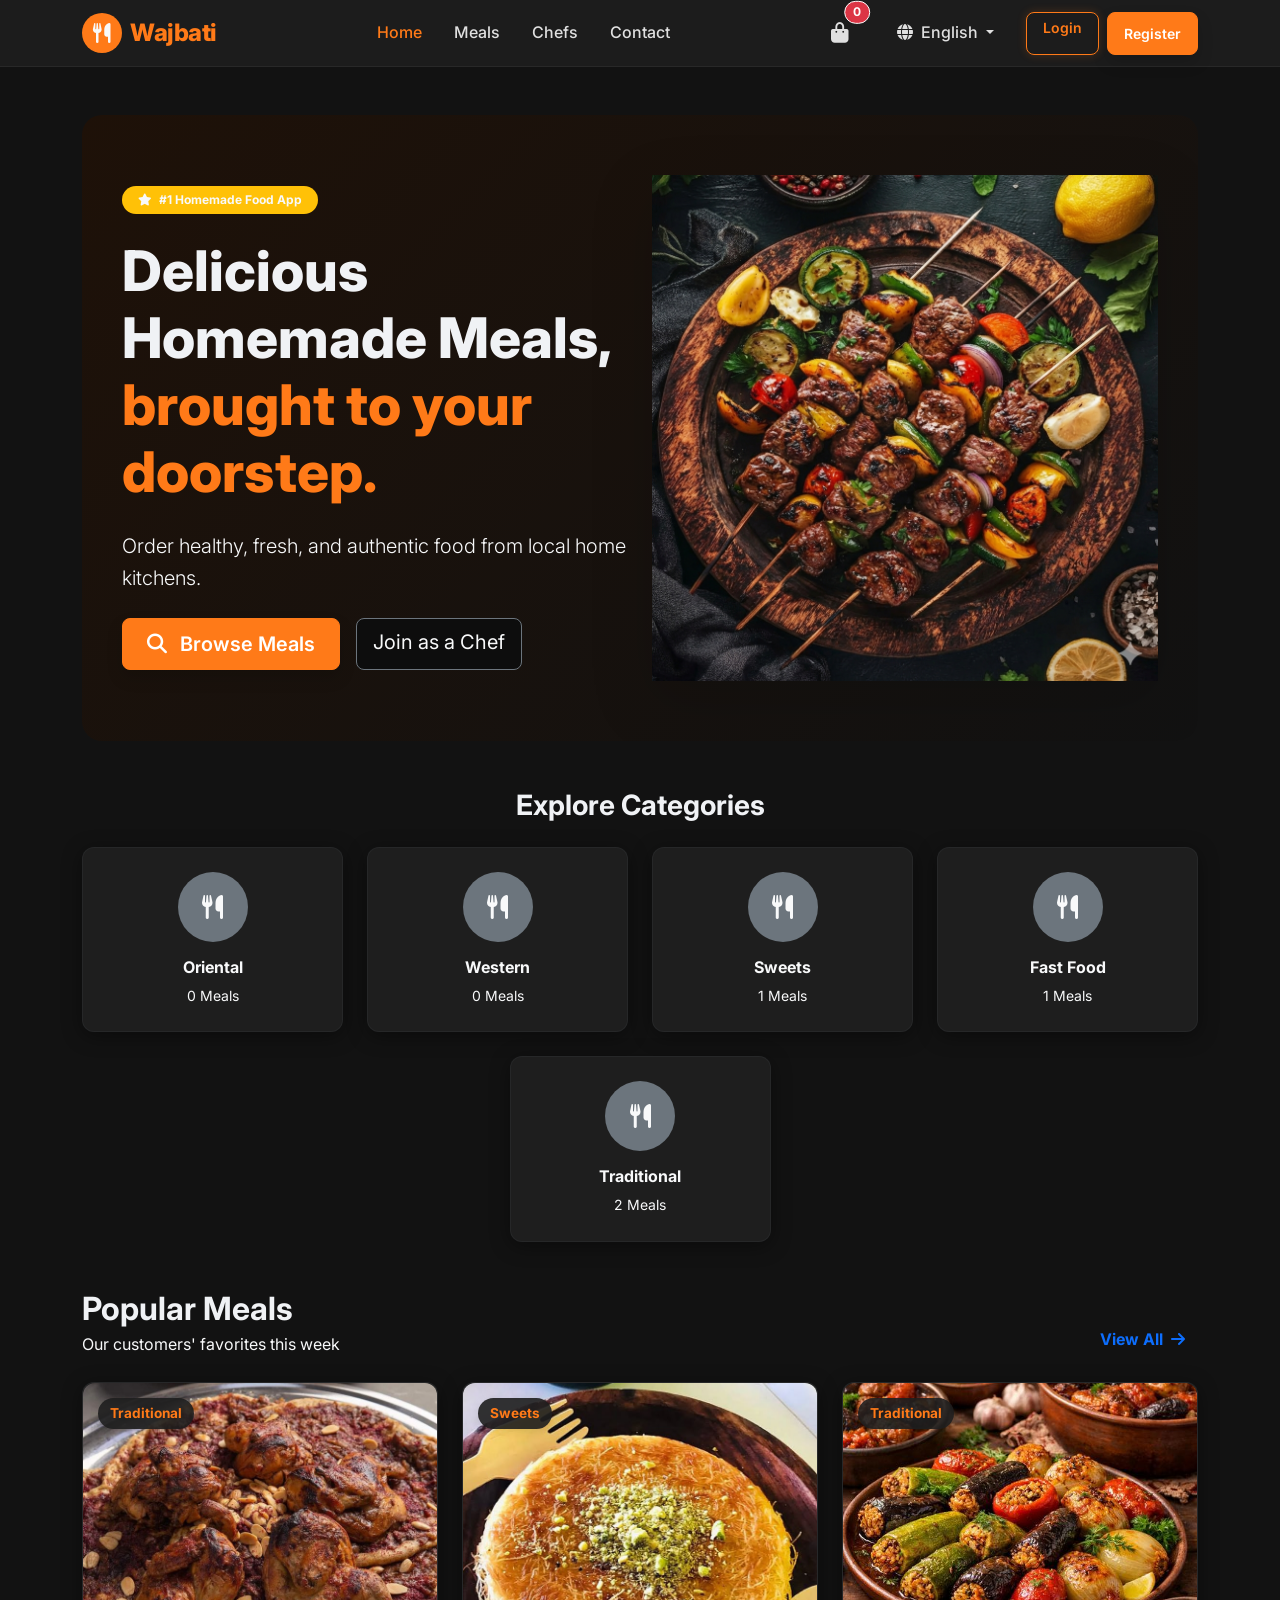
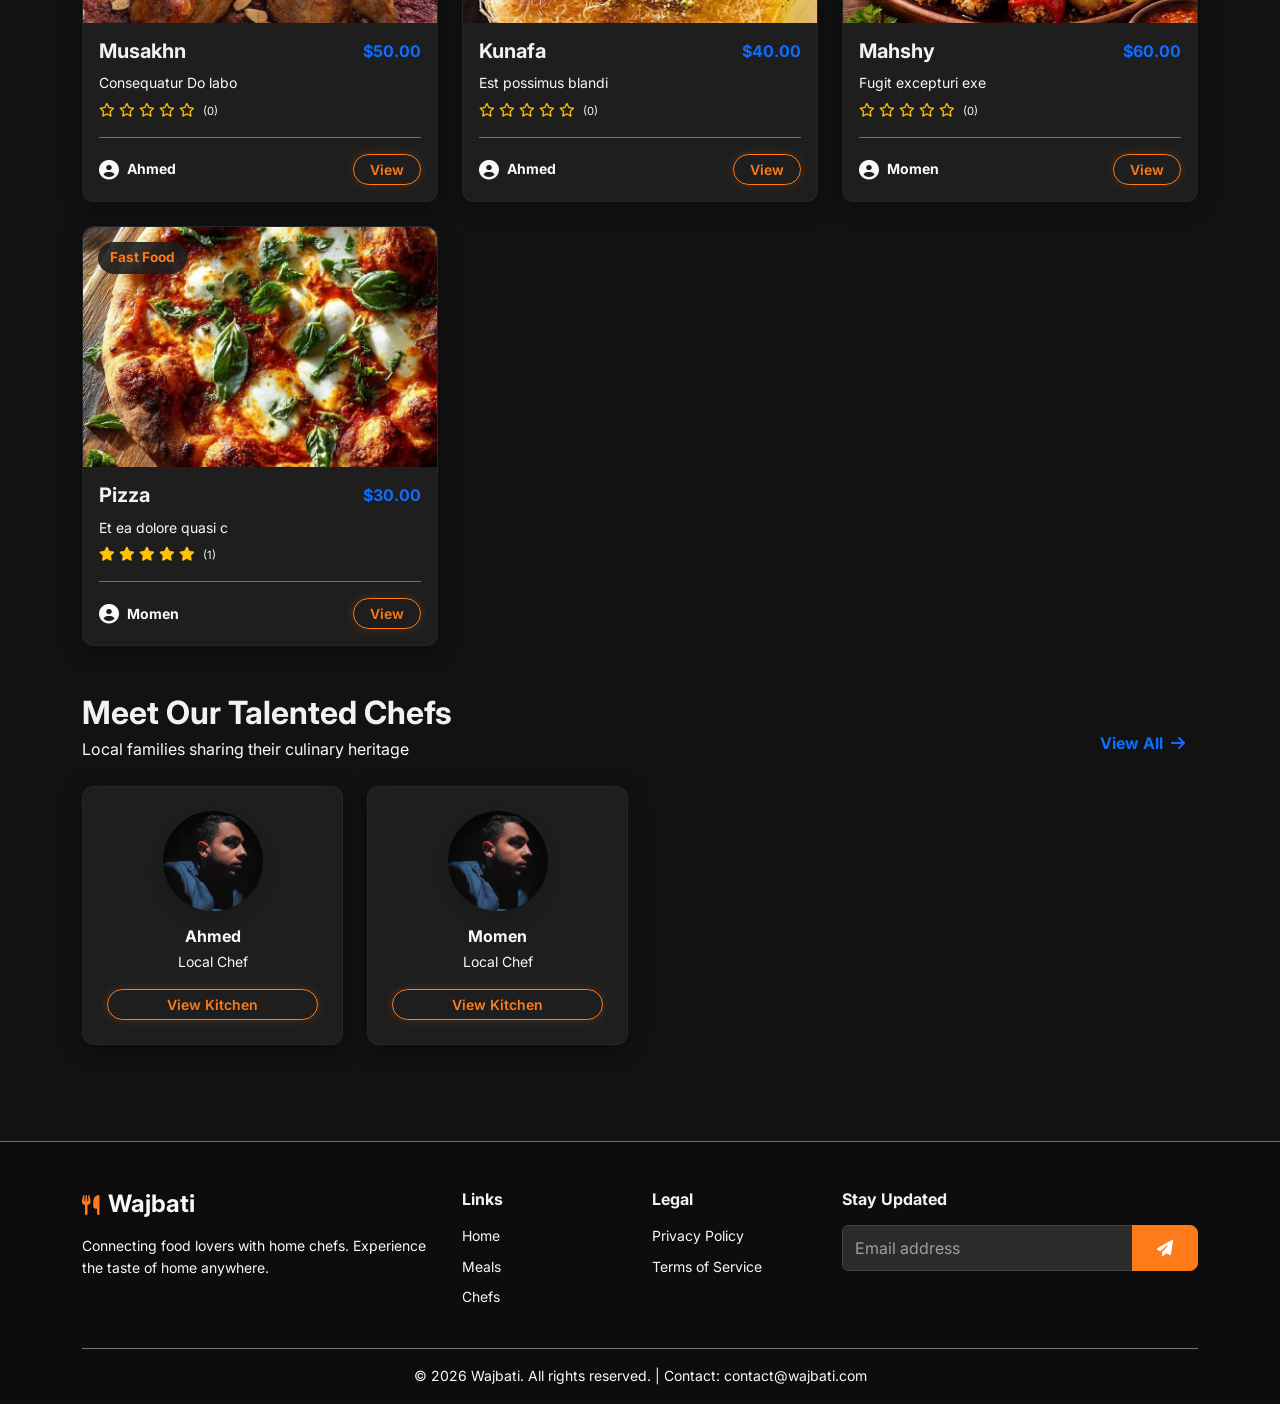
==== index.html @ 3d44bbca "Add files via upload" ====
<!doctype html>
<html lang="en" dir="ltr">

<head>
    <meta charset="utf-8">
    <meta name="viewport" content="width=device-width, initial-scale=1">
    <meta name="csrf-token" content="GSVmsdwGLl2P14EPOkY2PjSdz2UBqif02SZnlkgT">

    <title>Wajbati</title>

    <!-- Styles -->
    <link href="https://cdn.jsdelivr.net/npm/bootstrap@5.3.0/dist/css/bootstrap.min.css" rel="stylesheet">
    <link href="https://cdnjs.cloudflare.com/ajax/libs/font-awesome/6.4.0/css/all.min.css" rel="stylesheet">
    <link href="css/style.css" rel="stylesheet">

</head>

<body>

    <!-- Navbar -->
    <nav class="navbar navbar-expand-lg sticky-top">
        <div class="container">
            <a class="navbar-brand d-flex align-items-center" href="index.html">
                <div class="rounded-circle bg-primary-custom d-flex align-items-center justify-content-center text-light me-2"
                    style="width:40px;height:40px">
                    <i class="fas fa-utensils"></i>
                </div>
                <span class="brand-text">Wajbati</span>
            </a>
            <button class="navbar-toggler border border-secondary border-opacity-10" type="button"
                data-bs-toggle="collapse" data-bs-target="#mainNav">
                <span class="navbar-toggler-icon"></span>
            </button>
            <div class="collapse navbar-collapse" id="mainNav">
                <ul class="navbar-nav mx-auto mb-2 mb-lg-0">
                    <li class="nav-item"><a class="nav-link active" href="index.html">Home</a></li>
                    <li class="nav-item"><a class="nav-link " href="meals.html">Meals</a></li>
                    <li class="nav-item"><a class="nav-link " href="chefs.html">Chefs</a></li>
                    <li class="nav-item"><a class="nav-link " href="contact.html">Contact</a></li>
                </ul>

                <ul class="navbar-nav align-items-lg-center">
                    <li class="nav-item me-3">
                        <a class="nav-link position-relative px-2" href="cart.html">
                            <i class="fa fa-shopping-bag fa-lg"></i>
                            <span
                                class="position-absolute top-0 start-100 translate-middle badge rounded-pill bg-danger cart-count border border-white">
                                0
                            </span>
                        </a>
                    </li>

                    <li class="nav-item dropdown me-3">
                        <a class="nav-link dropdown-toggle" href="#" role="button" data-bs-toggle="dropdown">
                            <i class="fas fa-globe me-1"></i> English
                        </a>
                        <ul class="dropdown-menu border border-secondary border-opacity-10 shadow">
                            <li><a class="dropdown-item" href="http://127.0.0.1:8080/lang/en">English</a></li>
                            <li><a class="dropdown-item" href="http://127.0.0.1:8080/lang/ar">العربية</a></li>
                        </ul>
                    </li>

                    <li class="nav-item d-flex gap-2">
                        <a href="login.html" class="btn btn-outline-primary btn-sm px-3">Login</a>
                        <a href="register.html" class="btn btn-primary btn-sm px-3 shadow">Register</a>
                    </li>


                </ul>
            </div>
        </div>
    </nav>

    <!-- Flash Messages -->


    <!-- Content -->
    <main>
        <!-- Hero Section -->
        <div class="container my-5">
            <div class="hero-section text-center text-lg-start">
                <div class="row align-items-center">
                    <div class="col-lg-6 mb-4 mb-lg-0">
                        <span class="badge bg-warning text-light mb-3 px-3 py-2 rounded-pill fw-bold"><i
                                class="fas fa-star me-1"></i> #1 Homemade Food App</span>
                        <h1 class="hero-title pt-2">Delicious Homemade Meals,<br><span
                                class="text-primary-custom">brought to your doorstep.</span></h1>
                        <p class="lead text-light mb-4">Order healthy, fresh, and authentic food from local home
                            kitchens.</p>
                        <div class="d-flex gap-3 justify-content-center justify-content-lg-start">
                            <a href="meals.html" class="btn btn-primary btn-lg shadow">
                                <i class="fas fa-search me-2"></i> Browse Meals
                            </a>
                            <a href="register.html" class="btn btn-outline-secondary btn-lg bg-darker text-light">
                                Join as a Chef
                            </a>
                        </div>
                    </div>
                    <div class="col-lg-6 text-center">
                        <div class="position-relative d-inline-block">
                            <div class="position-absolute top-50 start-50 translate-middle bg-primary-custom rounded-circle"
                                style="width:300px;height:300px;opacity:0.1;z-index:0;filter:blur(40px)"></div>
                            <img src="images/hero-plate.png"
                                onerror="this.src='https://placehold.co/500x400/png?text=Delicious+Food'"
                                alt="Delicious Food" class="position-relative"
                                style="z-index:1;max-width:100%;height:auto;filter:drop-shadow(0 20px 30px rgba(0,0,0,0.15))">


                        </div>
                    </div>
                </div>
            </div>
        </div>

        <!-- Categories -->
        <div class="container mb-5">
            <h3 class="fw-bold mb-4 text-center">Explore Categories</h3>
            <div class="row justify-content-center g-4">
                <div class="col-6 col-md-3">
                    <a href="meals.html?category=1" class="text-decoration-none">
                        <div
                            class="card shadow-card border border-secondary border-opacity-10 text-center p-4 h-100 hover-lift">
                            <div class="rounded-circle bg-secondary text-light d-flex align-items-center justify-content-center mx-auto mb-3 text-primary"
                                style="width:70px; height:70px; font-size: 1.5rem;">
                                <i class="fas fa-utensils"></i> <!-- Or category icon if exists -->
                            </div>
                            <h6 class="fw-bold text-light">Oriental</h6>
                            <small class="text-light">0 Meals</small>
                        </div>
                    </a>
                </div>
                <div class="col-6 col-md-3">
                    <a href="meals.html?category=2" class="text-decoration-none">
                        <div
                            class="card shadow-card border border-secondary border-opacity-10 text-center p-4 h-100 hover-lift">
                            <div class="rounded-circle bg-secondary text-light d-flex align-items-center justify-content-center mx-auto mb-3 text-primary"
                                style="width:70px; height:70px; font-size: 1.5rem;">
                                <i class="fas fa-utensils"></i> <!-- Or category icon if exists -->
                            </div>
                            <h6 class="fw-bold text-light">Western</h6>
                            <small class="text-light">0 Meals</small>
                        </div>
                    </a>
                </div>
                <div class="col-6 col-md-3">
                    <a href="meals.html?category=3" class="text-decoration-none">
                        <div
                            class="card shadow-card border border-secondary border-opacity-10 text-center p-4 h-100 hover-lift">
                            <div class="rounded-circle bg-secondary text-light d-flex align-items-center justify-content-center mx-auto mb-3 text-primary"
                                style="width:70px; height:70px; font-size: 1.5rem;">
                                <i class="fas fa-utensils"></i> <!-- Or category icon if exists -->
                            </div>
                            <h6 class="fw-bold text-light">Sweets</h6>
                            <small class="text-light">1 Meals</small>
                        </div>
                    </a>
                </div>
                <div class="col-6 col-md-3">
                    <a href="meals.html?category=4" class="text-decoration-none">
                        <div
                            class="card shadow-card border border-secondary border-opacity-10 text-center p-4 h-100 hover-lift">
                            <div class="rounded-circle bg-secondary text-light d-flex align-items-center justify-content-center mx-auto mb-3 text-primary"
                                style="width:70px; height:70px; font-size: 1.5rem;">
                                <i class="fas fa-utensils"></i> <!-- Or category icon if exists -->
                            </div>
                            <h6 class="fw-bold text-light">Fast Food</h6>
                            <small class="text-light">1 Meals</small>
                        </div>
                    </a>
                </div>
                <div class="col-6 col-md-3">
                    <a href="meals.html?category=5" class="text-decoration-none">
                        <div
                            class="card shadow-card border border-secondary border-opacity-10 text-center p-4 h-100 hover-lift">
                            <div class="rounded-circle bg-secondary text-light d-flex align-items-center justify-content-center mx-auto mb-3 text-primary"
                                style="width:70px; height:70px; font-size: 1.5rem;">
                                <i class="fas fa-utensils"></i> <!-- Or category icon if exists -->
                            </div>
                            <h6 class="fw-bold text-light">Traditional</h6>
                            <small class="text-light">2 Meals</small>
                        </div>
                    </a>
                </div>
            </div>
        </div>

        <!-- Popular Meals -->
        <div class="container mb-5">
            <div class="d-flex justify-content-between align-items-end mb-4">
                <div>
                    <h2 class="mb-1">Popular Meals</h2>
                    <p class="text-light mb-0">Our customers&#039; favorites this week</p>
                </div>
                <a href="meals.html" class="btn btn-link text-decoration-none fw-bold">View All <i
                        class="fas fa-arrow-right ms-1"></i></a>
            </div>

            <div class="row g-4">
                <div class="col-md-6 col-lg-4">
                    <div class="card shadow-card border border-secondary border-opacity-10 h-100 meal-card">
                        <div class="meal-card-img-wrapper">
                            <img src="images/meals/HTLNuKsEwWabiFHijoJXuod2TbUI0YlMtmOVrR2U.jpg" alt="Musakhn">
                            <span class="card-badge text-primary-custom">Traditional</span>
                        </div>
                        <div class="card-body">
                            <div class="d-flex justify-content-between align-items-start mb-2">
                                <h5 class="fw-bold mb-0 text-truncate">Musakhn</h5>
                                <span class="fw-bold text-primary">$50.00</span>
                            </div>
                            <p class="text-light small mb-1 text-truncate">Consequatur Do labo</p>
                            <div class="mb-3 text-warning small">
                                <i class="far fa-star"></i>
                                <i class="far fa-star"></i>
                                <i class="far fa-star"></i>
                                <i class="far fa-star"></i>
                                <i class="far fa-star"></i>
                                <span class="text-light ms-1" style="font-size: 0.7rem;">(0)</span>
                            </div>

                            <div
                                class="d-flex align-items-center justify-content-between border-top border-secondary border-secondary pt-3 mt-auto">
                                <div class="d-flex align-items-center">
                                    <i class="fas fa-user-circle fa-lg text-light me-2"></i>
                                    <small class="fw-bold text-light">Ahmed</small>
                                </div>
                                <a href="meal-details.html"
                                    class="btn btn-sm btn-outline-primary rounded-pill px-3">View</a>
                            </div>
                        </div>
                    </div>
                </div>
                <div class="col-md-6 col-lg-4">
                    <div class="card shadow-card border border-secondary border-opacity-10 h-100 meal-card">
                        <div class="meal-card-img-wrapper">
                            <img src="images/meals/C2J9ap9FCBZLSX3gYmVDy3X49QvpuJH1mvELz9bv.jpg" alt="Kunafa">
                            <span class="card-badge text-primary-custom">Sweets</span>
                        </div>
                        <div class="card-body">
                            <div class="d-flex justify-content-between align-items-start mb-2">
                                <h5 class="fw-bold mb-0 text-truncate">Kunafa</h5>
                                <span class="fw-bold text-primary">$40.00</span>
                            </div>
                            <p class="text-light small mb-1 text-truncate">Est possimus blandi</p>
                            <div class="mb-3 text-warning small">
                                <i class="far fa-star"></i>
                                <i class="far fa-star"></i>
                                <i class="far fa-star"></i>
                                <i class="far fa-star"></i>
                                <i class="far fa-star"></i>
                                <span class="text-light ms-1" style="font-size: 0.7rem;">(0)</span>
                            </div>

                            <div
                                class="d-flex align-items-center justify-content-between border-top border-secondary border-secondary pt-3 mt-auto">
                                <div class="d-flex align-items-center">
                                    <i class="fas fa-user-circle fa-lg text-light me-2"></i>
                                    <small class="fw-bold text-light">Ahmed</small>
                                </div>
                                <a href="meal-details.html"
                                    class="btn btn-sm btn-outline-primary rounded-pill px-3">View</a>
                            </div>
                        </div>
                    </div>
                </div>
                <div class="col-md-6 col-lg-4">
                    <div class="card shadow-card border border-secondary border-opacity-10 h-100 meal-card">
                        <div class="meal-card-img-wrapper">
                            <img src="images/meals/ZTBfvK2afPlBViFCX8yY0WA7dNNqMZI2vLJG5Wxl.jpg" alt="Mahshy">
                            <span class="card-badge text-primary-custom">Traditional</span>
                        </div>
                        <div class="card-body">
                            <div class="d-flex justify-content-between align-items-start mb-2">
                                <h5 class="fw-bold mb-0 text-truncate">Mahshy</h5>
                                <span class="fw-bold text-primary">$60.00</span>
                            </div>
                            <p class="text-light small mb-1 text-truncate">Fugit excepturi exe</p>
                            <div class="mb-3 text-warning small">
                                <i class="far fa-star"></i>
                                <i class="far fa-star"></i>
                                <i class="far fa-star"></i>
                                <i class="far fa-star"></i>
                                <i class="far fa-star"></i>
                                <span class="text-light ms-1" style="font-size: 0.7rem;">(0)</span>
                            </div>

                            <div
                                class="d-flex align-items-center justify-content-between border-top border-secondary border-secondary pt-3 mt-auto">
                                <div class="d-flex align-items-center">
                                    <i class="fas fa-user-circle fa-lg text-light me-2"></i>
                                    <small class="fw-bold text-light">Momen</small>
                                </div>
                                <a href="meal-details.html"
                                    class="btn btn-sm btn-outline-primary rounded-pill px-3">View</a>
                            </div>
                        </div>
                    </div>
                </div>
                <div class="col-md-6 col-lg-4">
                    <div class="card shadow-card border border-secondary border-opacity-10 h-100 meal-card">
                        <div class="meal-card-img-wrapper">
                            <img src="images/meals/2n1k1cJMc92hyIDbhqGhYems0pii7Le5z1MNfJSB.jpg" alt="Pizza">
                            <span class="card-badge text-primary-custom">Fast Food</span>
                        </div>
                        <div class="card-body">
                            <div class="d-flex justify-content-between align-items-start mb-2">
                                <h5 class="fw-bold mb-0 text-truncate">Pizza</h5>
                                <span class="fw-bold text-primary">$30.00</span>
                            </div>
                            <p class="text-light small mb-1 text-truncate">Et ea dolore quasi c</p>
                            <div class="mb-3 text-warning small">
                                <i class="fas fa-star"></i>
                                <i class="fas fa-star"></i>
                                <i class="fas fa-star"></i>
                                <i class="fas fa-star"></i>
                                <i class="fas fa-star"></i>
                                <span class="text-light ms-1" style="font-size: 0.7rem;">(1)</span>
                            </div>

                            <div
                                class="d-flex align-items-center justify-content-between border-top border-secondary border-secondary pt-3 mt-auto">
                                <div class="d-flex align-items-center">
                                    <i class="fas fa-user-circle fa-lg text-light me-2"></i>
                                    <small class="fw-bold text-light">Momen</small>
                                </div>
                                <a href="meal-details.html"
                                    class="btn btn-sm btn-outline-primary rounded-pill px-3">View</a>
                            </div>
                        </div>
                    </div>
                </div>
            </div>
        </div>

        <!-- Featured Chefs -->
        <div class="container mb-5 pb-5">
            <div class="d-flex justify-content-between align-items-end mb-4">
                <div>
                    <h2 class="mb-1">Meet Our Talented Chefs</h2>
                    <p class="text-light mb-0">Local families sharing their culinary heritage</p>
                </div>
                <a href="chefs.html" class="btn btn-link text-decoration-none fw-bold">View All <i
                        class="fas fa-arrow-right ms-1"></i></a>
            </div>

            <div class="row g-4">
                <div class="col-6 col-md-3">
                    <div
                        class="card shadow-card border border-secondary border-opacity-10 text-center p-4 h-100 hover-lift">
                        <div class="position-relative mx-auto mb-3">
                            <img src="images/chefs/MN1owVgbSbc6BWkvZ4IcgOR5rNvl8rtOt4IJBdA1.jpg"
                                class="rounded-circle shadow object-fit-cover" style="width:100px; height:100px;"
                                alt="Ahmed">
                        </div>
                        <h6 class="fw-bold mb-1 text-light">Ahmed</h6>
                        <small class="text-light d-block mb-3">Local Chef</small>
                        <a href="chef-details.html" class="btn btn-sm btn-outline-primary rounded-pill px-3">View
                            Kitchen</a>
                    </div>
                </div>
                <div class="col-6 col-md-3">
                    <div
                        class="card shadow-card border border-secondary border-opacity-10 text-center p-4 h-100 hover-lift">
                        <div class="position-relative mx-auto mb-3">
                            <img src="images/chefs/MN1owVgbSbc6BWkvZ4IcgOR5rNvl8rtOt4IJBdA1.jpg"
                                class="rounded-circle shadow object-fit-cover" style="width:100px; height:100px;"
                                alt="Momen">
                        </div>
                        <h6 class="fw-bold mb-1 text-light">Momen</h6>
                        <small class="text-light d-block mb-3">Local Chef</small>
                        <a href="chef-details.html" class="btn btn-sm btn-outline-primary rounded-pill px-3">View
                            Kitchen</a>
                    </div>
                </div>
            </div>
        </div>
    </main>

    <!-- Footer -->
    <footer class="bg-darker text-light border-top border-secondary border-secondary pt-5 pb-3 mt-5">
        <div class="container">
            <div class="row g-4 mb-4">
                <div class="col-md-4">
                    <a class="navbar-brand d-flex align-items-center mb-3 text-light" href="#">
                        <i class="fas fa-utensils text-primary-custom me-2 fa-lg"></i>
                        <span class="fw-bold h4 m-0">Wajbati</span>
                    </a>
                    <p class="text-light small">Connecting food lovers with home chefs. Experience the taste of home
                        anywhere.</p>
                </div>
                <div class="col-md-2 col-6">
                    <h6 class="fw-bold mb-3">Links</h6>
                    <ul class="list-unstyled small text-light">
                        <li class="mb-2"><a href="index.html" class="text-decoration-none text-light">Home</a></li>
                        <li class="mb-2"><a href="meals.html" class="text-decoration-none text-light">Meals</a></li>
                        <li class="mb-2"><a href="chefs.html" class="text-decoration-none text-light">Chefs</a></li>
                    </ul>
                </div>
                <div class="col-md-2 col-6">
                    <h6 class="fw-bold mb-3">Legal</h6>
                    <ul class="list-unstyled small text-light">
                        <li class="mb-2"><a href="#" class="text-decoration-none text-light">Privacy
                                Policy</a></li>
                        <li class="mb-2"><a href="#" class="text-decoration-none text-light">Terms of
                                Service</a></li>
                    </ul>
                </div>
                <div class="col-md-4">
                    <h6 class="fw-bold mb-3">Stay Updated</h6>
                    <div class="input-group mb-3">
                        <input type="text" class="form-control" placeholder="Email address">
                        <button class="btn btn-primary" type="button"><i class="fas fa-paper-plane"></i></button>
                    </div>
                </div>
            </div>
            <div class="border-top border-secondary border-secondary pt-3 text-center small text-light">
                &copy; 2026 Wajbati. All rights reserved. | Contact: contact@wajbati.com
            </div>
        </div>
    </footer>
    <!-- Scripts -->
    <script src="https://cdn.jsdelivr.net/npm/bootstrap@5.3.0/dist/js/bootstrap.bundle.min.js"></script>
    <script src="https://code.jquery.com/jquery-3.6.0.min.js"></script>
</body>

</html>
---- css/style.css ----
@import url('https://fonts.googleapis.com/css2?family=Cairo:wght@400;600;700&family=Inter:wght@400;500;600;700&display=swap');

:root {
    --primary: #ff7a18;
    --primary-hover: #ff913d;
    --secondary: #f0f2f5;
    --bg-light: #121212;
    --bg-card: #1e1e1e;
    --text-main: #e0e0e0;
    --text-muted: #9aa0a6;
    --card-shadow: 0 4px 20px rgba(0, 0, 0, 0.4);
    --hover-shadow: 0 10px 25px rgba(255, 122, 24, 0.15);
    --radius: 12px;
}

body {
    font-family: 'Inter', 'Cairo', sans-serif;
    background-color: var(--bg-light); color: var(--text-main);
    color: var(--text-main);
    line-height: 1.6;
}

/* Typography */
h1, h2, h3, h4, h5, h6 {
    font-weight: 700;
    color: var(--secondary);
}

a {
    text-decoration: none;
    transition: all 0.2s ease;
}

/* Utility Components */
.shadow-card {
    background: var(--bg-card);
    border-radius: var(--radius);
    box-shadow: var(--card-shadow);
    border: 1px solid rgba(255,255,255,0.05);
    transition: transform 0.2s ease, box-shadow 0.2s ease;
}

.shadow-card:hover {
    transform: translateY(-5px);
    box-shadow: var(--hover-shadow);
}

.text-primary-custom {
    color: var(--primary) !important;
}

.bg-primary-custom {
    background-color: var(--primary) !important;
}

/* Navbar */
.navbar {
    background: rgba(30, 30, 30, 0.95);
    backdrop-filter: blur(10px);
    border-bottom: 1px solid rgba(255,255,255,0.05);
}

.navbar-brand .brand-text {
    font-weight: 800;
    color: var(--primary);
    font-size: 1.5rem;
    letter-spacing: -0.5px;
}

.nav-link {
    font-weight: 500;
    color: var(--text-main) !important;
    margin: 0 8px;
}

.nav-link:hover, .nav-link.active {
    color: var(--primary) !important;
}

/* Buttons */
.btn-primary {
    background-color: var(--primary);
    border-color: var(--primary);
    padding: 10px 24px;
    border-radius: 8px;
    font-weight: 600;
}

.btn-primary:hover {
    background-color: var(--primary-hover);
    border-color: var(--primary-hover);
}

.btn-outline-primary {
    color: var(--primary);
    border-color: var(--primary);
    border-radius: 8px;
    font-weight: 600;
}

.btn-outline-primary:hover {
    background-color: var(--primary);
    border-color: var(--primary);
}

/* Hero Section */
.hero-section {
    background: linear-gradient(135deg, #1e1108 0%, #121212 100%);
    border-radius: 20px;
    padding: 60px 40px;
    position: relative;
    overflow: hidden;
}

.hero-title {
    font-size: 3.5rem;
    font-weight: 800;
    line-height: 1.2;
    margin-bottom: 1.5rem;
}

/* Card Styling */
.meal-card-img-wrapper {
    position: relative;
    height: 240px;
    overflow: hidden;
    border-radius: var(--radius) var(--radius) 0 0;
}

.meal-card img {
    width: 100%;
    height: 100%;
    object-fit: cover;
    transition: transform 0.3s ease;
}

.shadow-card:hover .meal-card img {
    transform: scale(1.05);
}

.card-badge {
    position: absolute;
    top: 15px;
    left: 15px;
    background: var(--bg-card);
    padding: 5px 12px;
    border-radius: 20px;
    font-size: 0.85rem;
    font-weight: 700;
    box-shadow: 0 2px 10px rgba(0,0,0,0.1);
}

/* Auth Pages */
.auth-wrapper {
    min-height: 100vh;
    display: flex;
    align-items: center;
    background: var(--bg-light);
}

.auth-image {
    background-size: cover;
    background-position: center;
    height: 100vh;
    position: relative;
}

.auth-image::after {
    content: '';
    position: absolute;
    top: 0; left: 0; right: 0; bottom: 0;
    background: linear-gradient(to bottom, rgba(0,0,0,0.3), rgba(0,0,0,0.7));
}

.form-floating > .form-control:focus ~ label,
.form-floating > .form-control:not(:placeholder-shown) ~ label {
    color: var(--primary);
}

.form-control:focus {
    border-color: var(--primary);
    box-shadow: 0 0 0 0.25rem rgba(255, 122, 24, 0.15);
}

/* Helpers */
.avatar {
    width: 40px;
    height: 40px;
    border-radius: 50%;
    object-fit: cover;
}

[dir='rtl'] {
    font-family: 'Cairo', 'Inter', sans-serif;
}

[dir='rtl'] .card-badge {
    left: auto;
    right: 15px;
}

.card {
    color: var(--text-main);
    background-color: var(--bg-card);
}
.list-group-item {
    background-color: var(--bg-card);
    color: var(--text-main);
}
input, textarea, select {
    background-color: #2b2b2b !important;
    color: var(--text-main) !important;
    border: 1px solid #444 !important;
}
input::placeholder, textarea::placeholder {
    color: var(--text-muted) !important;
}

.text-light-50 { color: rgba(255,255,255,.5) !important; }
.bg-darker { background-color: #0d0d0d !important; }
.card-badge { color: var(--primary) !important; background-color: rgba(30,30,30,0.9) !important; }
.btn-outline-primary { box-shadow: 0 0 10px rgba(255, 122, 24, 0.2); }


.auth-wrapper { background: var(--bg-light); }
.card { border-color: rgba(255, 255, 255, 0.05); }
.modal-content, .dropdown-menu { background-color: var(--bg-card); color: var(--text-main); border: 1px solid rgba(255,255,255,0.1); }
.dropdown-item { color: var(--text-main); }
.dropdown-item:hover { background-color: var(--primary); color: white; }
.card-body { color: var(--text-main); }
.badge { background-color: var(--primary); color: white; }
.text-muted { color: var(--text-muted) !important; }

.text-dark {
    color: var(--text-main) !important;
}
.bg-white {
    background-color: var(--bg-card) !important;
}
.bg-light {
    background-color: var(--bg-light) !important;
}
.list-group-item {
    background-color: var(--bg-card);
    border-color: rgba(255,255,255,0.05);
}
body {
    background-color: var(--bg-light);
    color: var(--text-main);
}
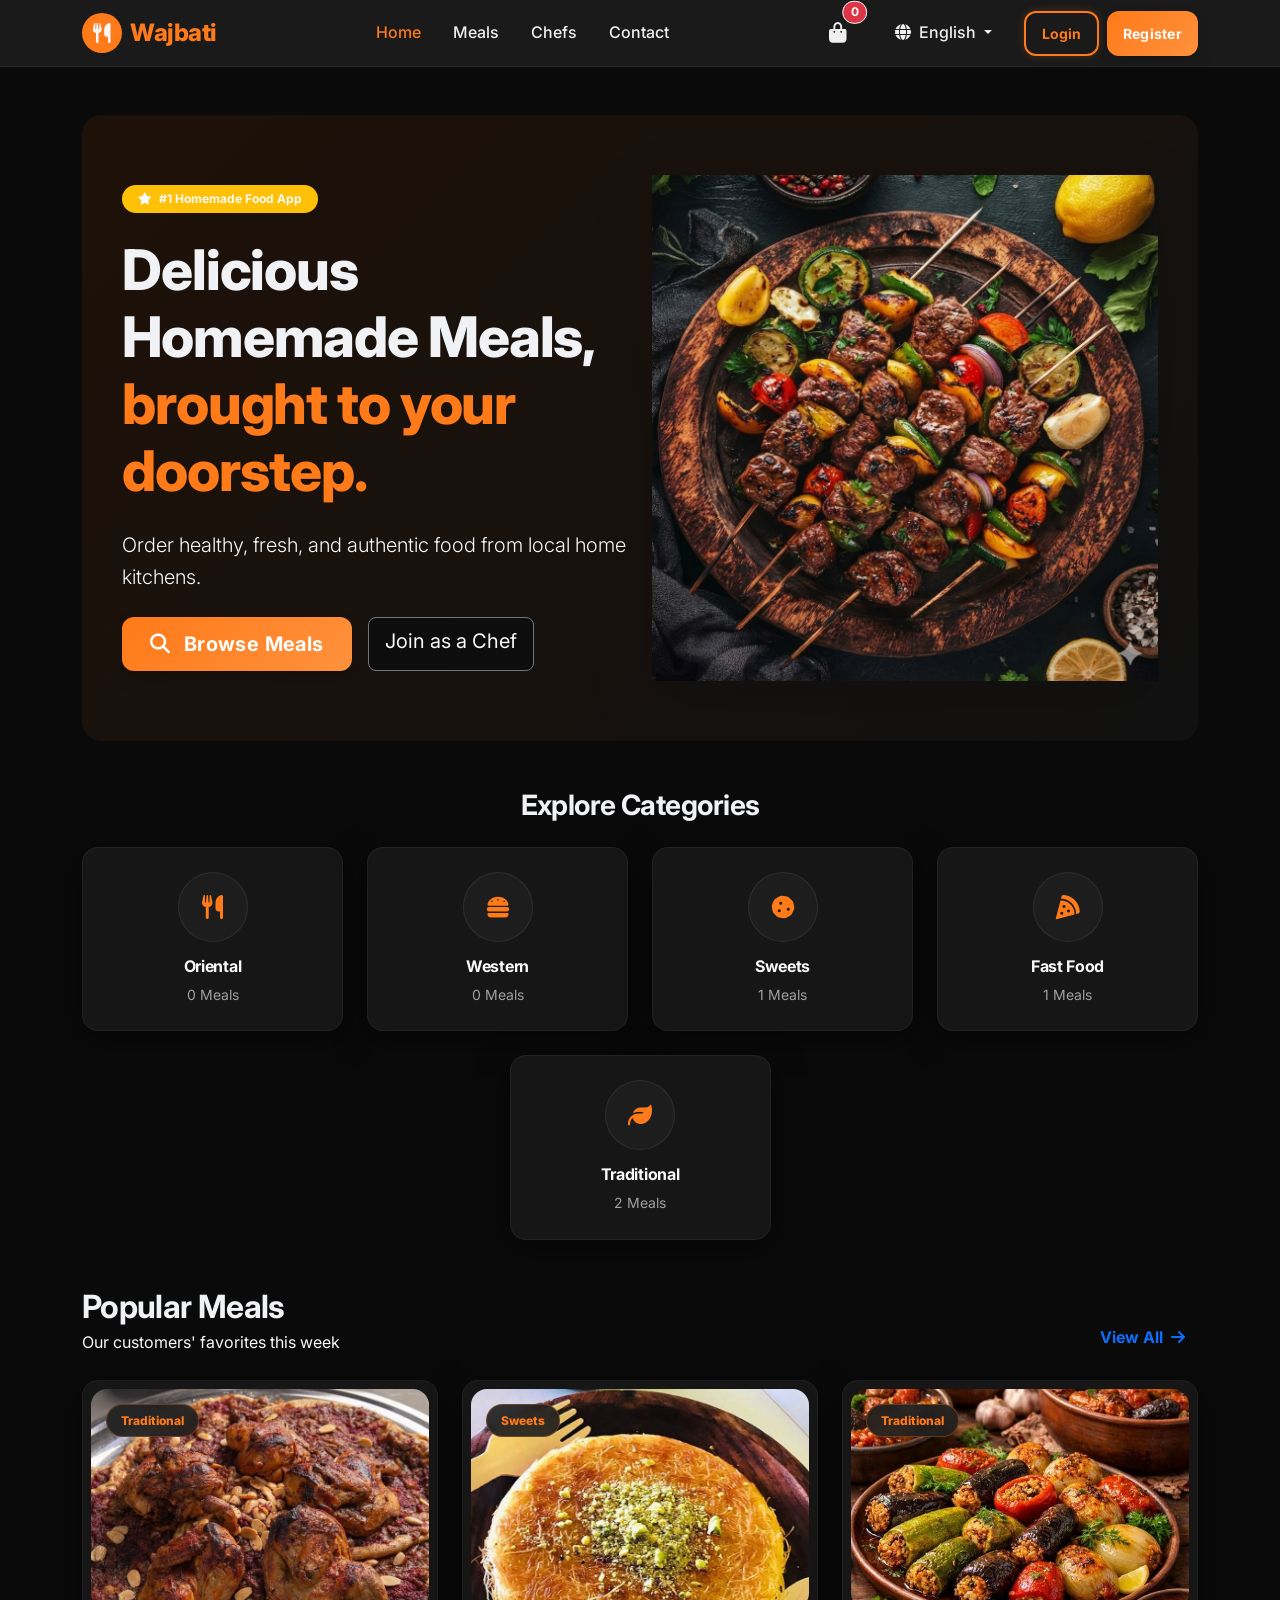
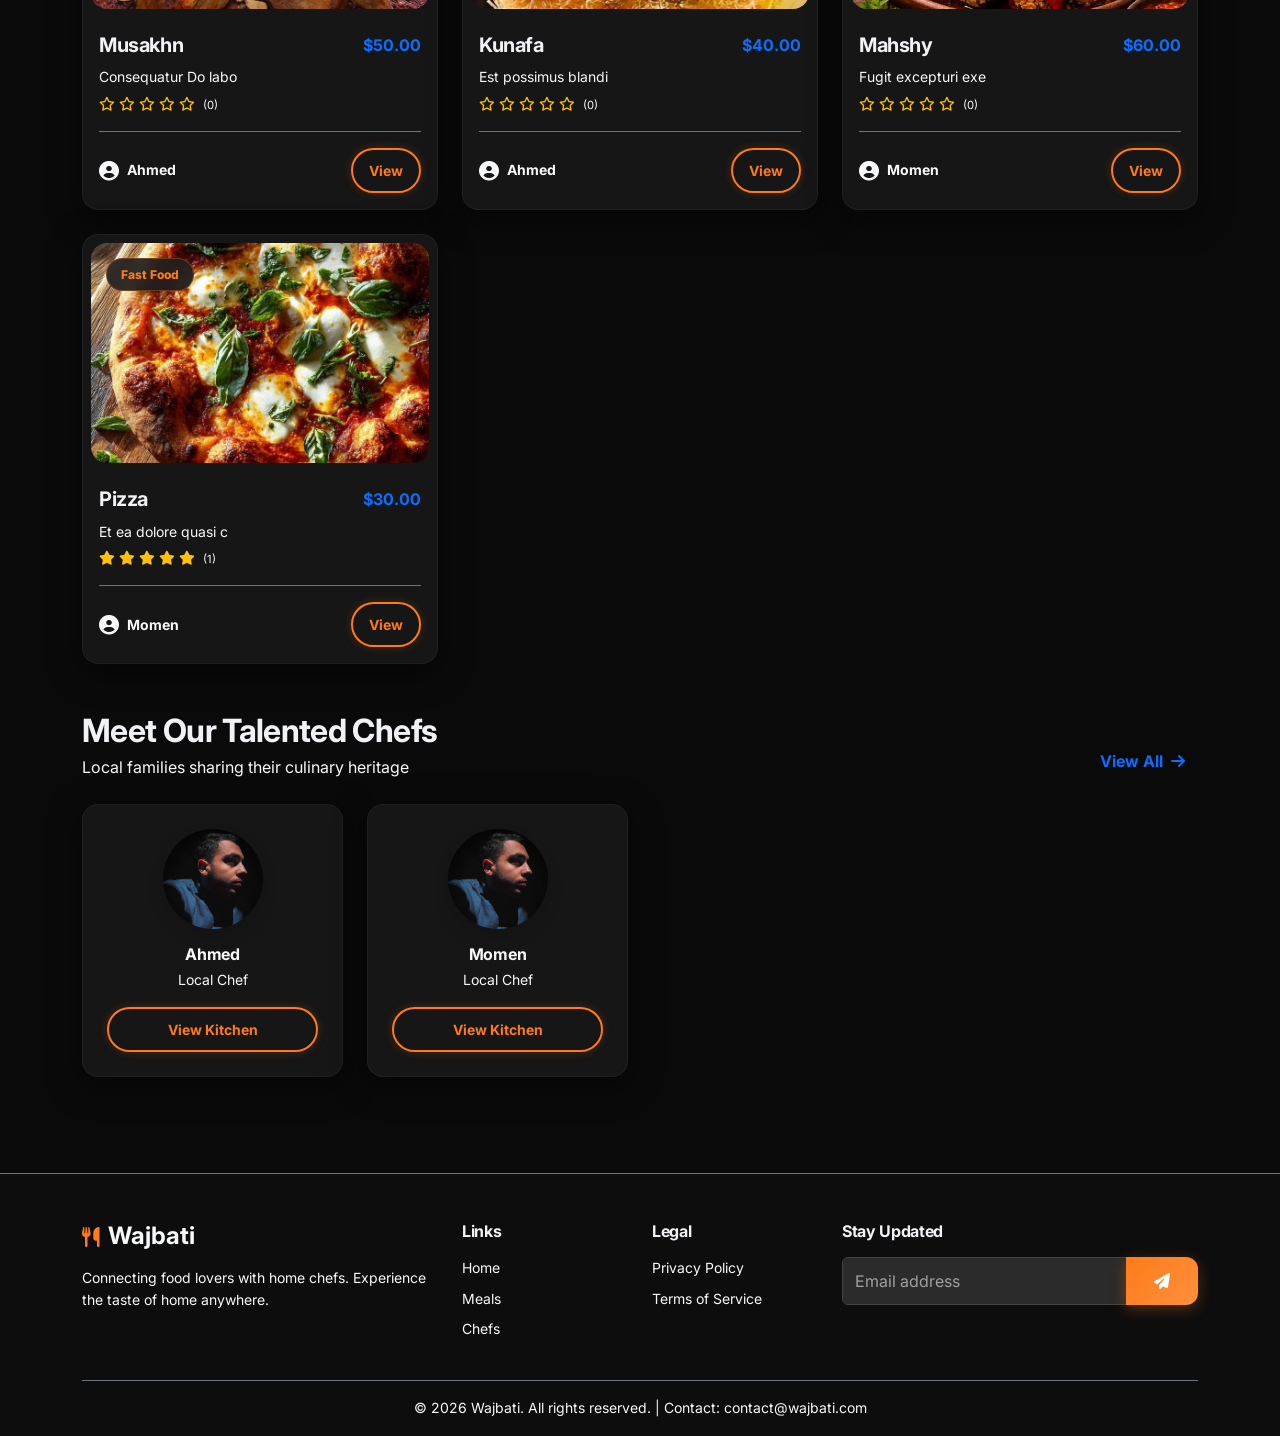
==== commit e6be1c05: "Add files via upload" ====
--- a/index.html
+++ b/index.html
@@ -27,9 +27,9 @@
                 </div>
                 <span class="brand-text">Wajbati</span>
             </a>
-            <button class="navbar-toggler border border-secondary border-opacity-10" type="button"
+            <button class="navbar-toggler border-0 p-2 shadow-none" type="button"
                 data-bs-toggle="collapse" data-bs-target="#mainNav">
-                <span class="navbar-toggler-icon"></span>
+                <span class="navbar-toggler-icon-custom"></span>
             </button>
             <div class="collapse navbar-collapse" id="mainNav">
                 <ul class="navbar-nav mx-auto mb-2 mb-lg-0">
@@ -118,66 +118,56 @@
             <div class="row justify-content-center g-4">
                 <div class="col-6 col-md-3">
                     <a href="meals.html?category=1" class="text-decoration-none">
-                        <div
-                            class="card shadow-card border border-secondary border-opacity-10 text-center p-4 h-100 hover-lift">
-                            <div class="rounded-circle bg-secondary text-light d-flex align-items-center justify-content-center mx-auto mb-3 text-primary"
-                                style="width:70px; height:70px; font-size: 1.5rem;">
-                                <i class="fas fa-utensils"></i> <!-- Or category icon if exists -->
+                        <div class="card shadow-card text-center p-4 h-100 hover-lift">
+                            <div class="category-icon">
+                                <i class="fas fa-utensils"></i>
                             </div>
                             <h6 class="fw-bold text-light">Oriental</h6>
-                            <small class="text-light">0 Meals</small>
+                            <small class="text-muted">0 Meals</small>
                         </div>
                     </a>
                 </div>
                 <div class="col-6 col-md-3">
                     <a href="meals.html?category=2" class="text-decoration-none">
-                        <div
-                            class="card shadow-card border border-secondary border-opacity-10 text-center p-4 h-100 hover-lift">
-                            <div class="rounded-circle bg-secondary text-light d-flex align-items-center justify-content-center mx-auto mb-3 text-primary"
-                                style="width:70px; height:70px; font-size: 1.5rem;">
-                                <i class="fas fa-utensils"></i> <!-- Or category icon if exists -->
+                        <div class="card shadow-card text-center p-4 h-100 hover-lift">
+                            <div class="category-icon">
+                                <i class="fas fa-hamburger"></i>
                             </div>
                             <h6 class="fw-bold text-light">Western</h6>
-                            <small class="text-light">0 Meals</small>
+                            <small class="text-muted">0 Meals</small>
                         </div>
                     </a>
                 </div>
                 <div class="col-6 col-md-3">
                     <a href="meals.html?category=3" class="text-decoration-none">
-                        <div
-                            class="card shadow-card border border-secondary border-opacity-10 text-center p-4 h-100 hover-lift">
-                            <div class="rounded-circle bg-secondary text-light d-flex align-items-center justify-content-center mx-auto mb-3 text-primary"
-                                style="width:70px; height:70px; font-size: 1.5rem;">
-                                <i class="fas fa-utensils"></i> <!-- Or category icon if exists -->
+                        <div class="card shadow-card text-center p-4 h-100 hover-lift">
+                            <div class="category-icon">
+                                <i class="fas fa-cookie"></i>
                             </div>
                             <h6 class="fw-bold text-light">Sweets</h6>
-                            <small class="text-light">1 Meals</small>
+                            <small class="text-muted">1 Meals</small>
                         </div>
                     </a>
                 </div>
                 <div class="col-6 col-md-3">
                     <a href="meals.html?category=4" class="text-decoration-none">
-                        <div
-                            class="card shadow-card border border-secondary border-opacity-10 text-center p-4 h-100 hover-lift">
-                            <div class="rounded-circle bg-secondary text-light d-flex align-items-center justify-content-center mx-auto mb-3 text-primary"
-                                style="width:70px; height:70px; font-size: 1.5rem;">
-                                <i class="fas fa-utensils"></i> <!-- Or category icon if exists -->
+                        <div class="card shadow-card text-center p-4 h-100 hover-lift">
+                            <div class="category-icon">
+                                <i class="fas fa-pizza-slice"></i>
                             </div>
                             <h6 class="fw-bold text-light">Fast Food</h6>
-                            <small class="text-light">1 Meals</small>
+                            <small class="text-muted">1 Meals</small>
                         </div>
                     </a>
                 </div>
                 <div class="col-6 col-md-3">
                     <a href="meals.html?category=5" class="text-decoration-none">
-                        <div
-                            class="card shadow-card border border-secondary border-opacity-10 text-center p-4 h-100 hover-lift">
-                            <div class="rounded-circle bg-secondary text-light d-flex align-items-center justify-content-center mx-auto mb-3 text-primary"
-                                style="width:70px; height:70px; font-size: 1.5rem;">
-                                <i class="fas fa-utensils"></i> <!-- Or category icon if exists -->
+                        <div class="card shadow-card text-center p-4 h-100 hover-lift">
+                            <div class="category-icon">
+                                <i class="fas fa-leaf"></i>
                             </div>
                             <h6 class="fw-bold text-light">Traditional</h6>
-                            <small class="text-light">2 Meals</small>
+                            <small class="text-muted">2 Meals</small>
                         </div>
                     </a>
                 </div>
@@ -196,7 +186,7 @@
             </div>
 
             <div class="row g-4">
-                <div class="col-md-6 col-lg-4">
+                <div class="col-6 col-lg-4">
                     <div class="card shadow-card border border-secondary border-opacity-10 h-100 meal-card">
                         <div class="meal-card-img-wrapper">
                             <img src="images/meals/HTLNuKsEwWabiFHijoJXuod2TbUI0YlMtmOVrR2U.jpg" alt="Musakhn">
@@ -229,7 +219,7 @@
                         </div>
                     </div>
                 </div>
-                <div class="col-md-6 col-lg-4">
+                <div class="col-6 col-lg-4">
                     <div class="card shadow-card border border-secondary border-opacity-10 h-100 meal-card">
                         <div class="meal-card-img-wrapper">
                             <img src="images/meals/C2J9ap9FCBZLSX3gYmVDy3X49QvpuJH1mvELz9bv.jpg" alt="Kunafa">
@@ -262,7 +252,7 @@
                         </div>
                     </div>
                 </div>
-                <div class="col-md-6 col-lg-4">
+                <div class="col-6 col-lg-4">
                     <div class="card shadow-card border border-secondary border-opacity-10 h-100 meal-card">
                         <div class="meal-card-img-wrapper">
                             <img src="images/meals/ZTBfvK2afPlBViFCX8yY0WA7dNNqMZI2vLJG5Wxl.jpg" alt="Mahshy">
@@ -295,7 +285,7 @@
                         </div>
                     </div>
                 </div>
-                <div class="col-md-6 col-lg-4">
+                <div class="col-6 col-lg-4">
                     <div class="card shadow-card border border-secondary border-opacity-10 h-100 meal-card">
                         <div class="meal-card-img-wrapper">
                             <img src="images/meals/2n1k1cJMc92hyIDbhqGhYems0pii7Le5z1MNfJSB.jpg" alt="Pizza">
--- a/css/style.css
+++ b/css/style.css
@@ -2,28 +2,38 @@
 
 :root {
     --primary: #ff7a18;
+    --primary-gradient: linear-gradient(135deg, #ff7a18 0%, #ff913d 100%);
     --primary-hover: #ff913d;
     --secondary: #f0f2f5;
-    --bg-light: #121212;
-    --bg-card: #1e1e1e;
-    --text-main: #e0e0e0;
-    --text-muted: #9aa0a6;
-    --card-shadow: 0 4px 20px rgba(0, 0, 0, 0.4);
-    --hover-shadow: 0 10px 25px rgba(255, 122, 24, 0.15);
-    --radius: 12px;
+    --bg-light: #0a0a0a;
+    --bg-card: #161616;
+    --text-main: #f0f0f0;
+    --text-muted: #a0a0a0;
+    --card-shadow: 0 8px 32px rgba(0, 0, 0, 0.5);
+    --hover-shadow: 0 15px 45px rgba(255, 122, 24, 0.2);
+    --radius: 16px;
+    --glass-bg: rgba(30, 30, 30, 0.7);
+    --glass-border: rgba(255, 255, 255, 0.08);
 }
 
 body {
     font-family: 'Inter', 'Cairo', sans-serif;
-    background-color: var(--bg-light); color: var(--text-main);
+    background-color: var(--bg-light);
+    color: var(--text-main);
     color: var(--text-main);
     line-height: 1.6;
 }
 
 /* Typography */
-h1, h2, h3, h4, h5, h6 {
+h1,
+h2,
+h3,
+h4,
+h5,
+h6 {
     font-weight: 700;
     color: var(--secondary);
+    letter-spacing: -0.02em;
 }
 
 a {
@@ -36,13 +46,15 @@
     background: var(--bg-card);
     border-radius: var(--radius);
     box-shadow: var(--card-shadow);
-    border: 1px solid rgba(255,255,255,0.05);
-    transition: transform 0.2s ease, box-shadow 0.2s ease;
+    border: 1px solid rgba(255, 255, 255, 0.05);
+    transition: all 0.3s cubic-bezier(0.4, 0, 0.2, 1);
+    overflow: hidden;
 }
 
 .shadow-card:hover {
-    transform: translateY(-5px);
-    box-shadow: var(--hover-shadow);
+    transform: translateY(-8px);
+    box-shadow: 0 12px 30px rgba(0, 0, 0, 0.6);
+    border-color: rgba(255, 122, 24, 0.2);
 }
 
 .text-primary-custom {
@@ -55,9 +67,46 @@
 
 /* Navbar */
 .navbar {
-    background: rgba(30, 30, 30, 0.95);
-    backdrop-filter: blur(10px);
-    border-bottom: 1px solid rgba(255,255,255,0.05);
+    background: rgba(30, 30, 30, 0.85);
+    backdrop-filter: blur(15px);
+    border-bottom: 1px solid rgba(255, 255, 255, 0.05);
+}
+
+.navbar-toggler-icon-custom {
+    display: block;
+    width: 24px;
+    height: 2px;
+    background: var(--primary);
+    position: relative;
+    transition: all 0.3s ease;
+}
+
+.navbar-toggler-icon-custom::before,
+.navbar-toggler-icon-custom::after {
+    content: '';
+    position: absolute;
+    width: 100%;
+    height: 2px;
+    background: var(--primary);
+    left: 0;
+    transition: all 0.3s ease;
+}
+
+.navbar-toggler-icon-custom::before { top: -8px; }
+.navbar-toggler-icon-custom::after { bottom: -8px; }
+
+.navbar-toggler[aria-expanded="true"] .navbar-toggler-icon-custom {
+    background: transparent;
+}
+
+.navbar-toggler[aria-expanded="true"] .navbar-toggler-icon-custom::before {
+    top: 0;
+    transform: rotate(45deg);
+}
+
+.navbar-toggler[aria-expanded="true"] .navbar-toggler-icon-custom::after {
+    bottom: 0;
+    transform: rotate(-45deg);
 }
 
 .navbar-brand .brand-text {
@@ -73,34 +122,52 @@
     margin: 0 8px;
 }
 
-.nav-link:hover, .nav-link.active {
+.nav-link:hover,
+.nav-link.active {
     color: var(--primary) !important;
 }
 
 /* Buttons */
 .btn-primary {
-    background-color: var(--primary);
-    border-color: var(--primary);
-    padding: 10px 24px;
-    border-radius: 8px;
-    font-weight: 600;
+    background: var(--primary-gradient);
+    border: none;
+    padding: 12px 28px;
+    border-radius: 12px;
+    font-weight: 700;
+    letter-spacing: 0.02em;
+    box-shadow: 0 4px 15px rgba(255, 122, 24, 0.3);
+    color: white !important;
 }
 
 .btn-primary:hover {
-    background-color: var(--primary-hover);
-    border-color: var(--primary-hover);
+    transform: translateY(-2px);
+    box-shadow: 0 8px 25px rgba(255, 122, 24, 0.4);
+    background: var(--primary-gradient);
+    filter: brightness(1.1);
 }
 
 .btn-outline-primary {
     color: var(--primary);
-    border-color: var(--primary);
-    border-radius: 8px;
-    font-weight: 600;
+    border: 2px solid var(--primary);
+    border-radius: 12px;
+    padding: 10px 26px;
+    font-weight: 700;
+    background: transparent;
 }
 
 .btn-outline-primary:hover {
-    background-color: var(--primary);
-    border-color: var(--primary);
+    background: var(--primary-gradient);
+    border-color: transparent;
+    color: white !important;
+    transform: translateY(-2px);
+}
+
+/* Glass Detail */
+.glass-details {
+    background: var(--glass-bg);
+    backdrop-filter: blur(20px);
+    -webkit-backdrop-filter: blur(20px);
+    border: 1px solid var(--glass-border);
 }
 
 /* Hero Section */
@@ -120,34 +187,63 @@
 }
 
 /* Card Styling */
+.meal-card {
+    transition: all 0.3s cubic-bezier(0.4, 0, 0.2, 1);
+}
+
 .meal-card-img-wrapper {
     position: relative;
-    height: 240px;
+    height: 220px;
     overflow: hidden;
-    border-radius: var(--radius) var(--radius) 0 0;
+    border-radius: var(--radius);
+    margin: 8px;
 }
 
 .meal-card img {
     width: 100%;
     height: 100%;
     object-fit: cover;
-    transition: transform 0.3s ease;
-}
-
-.shadow-card:hover .meal-card img {
-    transform: scale(1.05);
+    transition: transform 0.5s ease;
+}
+
+.shadow-card:hover img {
+    transform: scale(1.1);
+}
+
+.category-icon {
+    width: 70px;
+    height: 70px;
+    background: rgba(255, 255, 255, 0.03);
+    border: 1px solid rgba(255, 255, 255, 0.08);
+    border-radius: 50%;
+    display: flex;
+    align-items: center;
+    justify-content: center;
+    font-size: 1.5rem;
+    color: var(--primary);
+    margin: 0 auto 15px;
+    transition: all 0.3s ease;
+}
+
+.shadow-card:hover .category-icon {
+    background: var(--primary-gradient);
+    color: white;
+    transform: rotate(10deg);
 }
 
 .card-badge {
     position: absolute;
     top: 15px;
     left: 15px;
-    background: var(--bg-card);
-    padding: 5px 12px;
+    background: rgba(10, 10, 10, 0.85);
+    backdrop-filter: blur(8px);
+    padding: 6px 14px;
     border-radius: 20px;
-    font-size: 0.85rem;
-    font-weight: 700;
-    box-shadow: 0 2px 10px rgba(0,0,0,0.1);
+    font-size: 0.75rem;
+    font-weight: 800;
+    color: var(--primary) !important;
+    border: 1px solid rgba(255, 122, 24, 0.3);
+    z-index: 2;
 }
 
 /* Auth Pages */
@@ -168,12 +264,15 @@
 .auth-image::after {
     content: '';
     position: absolute;
-    top: 0; left: 0; right: 0; bottom: 0;
-    background: linear-gradient(to bottom, rgba(0,0,0,0.3), rgba(0,0,0,0.7));
-}
-
-.form-floating > .form-control:focus ~ label,
-.form-floating > .form-control:not(:placeholder-shown) ~ label {
+    top: 0;
+    left: 0;
+    right: 0;
+    bottom: 0;
+    background: linear-gradient(to bottom, rgba(0, 0, 0, 0.3), rgba(0, 0, 0, 0.7));
+}
+
+.form-floating>.form-control:focus~label,
+.form-floating>.form-control:not(:placeholder-shown)~label {
     color: var(--primary);
 }
 
@@ -203,48 +302,292 @@
     color: var(--text-main);
     background-color: var(--bg-card);
 }
+
 .list-group-item {
     background-color: var(--bg-card);
     color: var(--text-main);
 }
-input, textarea, select {
+
+input,
+textarea,
+select {
     background-color: #2b2b2b !important;
     color: var(--text-main) !important;
     border: 1px solid #444 !important;
 }
-input::placeholder, textarea::placeholder {
+
+input::placeholder,
+textarea::placeholder {
     color: var(--text-muted) !important;
 }
 
-.text-light-50 { color: rgba(255,255,255,.5) !important; }
-.bg-darker { background-color: #0d0d0d !important; }
-.card-badge { color: var(--primary) !important; background-color: rgba(30,30,30,0.9) !important; }
-.btn-outline-primary { box-shadow: 0 0 10px rgba(255, 122, 24, 0.2); }
-
-
-.auth-wrapper { background: var(--bg-light); }
-.card { border-color: rgba(255, 255, 255, 0.05); }
-.modal-content, .dropdown-menu { background-color: var(--bg-card); color: var(--text-main); border: 1px solid rgba(255,255,255,0.1); }
-.dropdown-item { color: var(--text-main); }
-.dropdown-item:hover { background-color: var(--primary); color: white; }
-.card-body { color: var(--text-main); }
-.badge { background-color: var(--primary); color: white; }
-.text-muted { color: var(--text-muted) !important; }
+.text-light-50 {
+    color: rgba(255, 255, 255, .5) !important;
+}
+
+.bg-darker {
+    background-color: #0d0d0d !important;
+}
+
+.card-badge {
+    color: var(--primary) !important;
+    background-color: rgba(30, 30, 30, 0.9) !important;
+}
+
+.btn-outline-primary {
+    box-shadow: 0 0 10px rgba(255, 122, 24, 0.2);
+}
+
+
+.auth-wrapper {
+    background: var(--bg-light);
+}
+
+.card {
+    border-color: rgba(255, 255, 255, 0.05);
+}
+
+.modal-content,
+.dropdown-menu {
+    background-color: var(--bg-card);
+    color: var(--text-main);
+    border: 1px solid rgba(255, 255, 255, 0.1);
+}
+
+.dropdown-item {
+    color: var(--text-main);
+}
+
+.dropdown-item:hover {
+    background-color: var(--primary);
+    color: white;
+}
+
+.card-body {
+    color: var(--text-main);
+}
+
+.badge {
+    background-color: var(--primary);
+    color: white;
+}
+
+.text-muted {
+    color: var(--text-muted) !important;
+}
 
 .text-dark {
     color: var(--text-main) !important;
 }
+
 .bg-white {
     background-color: var(--bg-card) !important;
 }
+
 .bg-light {
     background-color: var(--bg-light) !important;
 }
+
 .list-group-item {
     background-color: var(--bg-card);
-    border-color: rgba(255,255,255,0.05);
-}
+    border-color: rgba(255, 255, 255, 0.05);
+}
+
 body {
     background-color: var(--bg-light);
     color: var(--text-main);
 }
+
+/* Mobile Responsive Enhancements */
+@media (max-width: 991.98px) {
+    .navbar-collapse {
+        background: rgba(30, 30, 30, 0.98);
+        backdrop-filter: blur(15px);
+        margin: 10px -15px 0;
+        padding: 20px;
+        border-radius: 15px;
+        border: 1px solid rgba(255, 255, 255, 0.05);
+        box-shadow: 0 10px 30px rgba(0, 0, 0, 0.5);
+    }
+
+    .nav-link {
+        padding: 12px 15px !important;
+        margin: 5px 0;
+        border-radius: 10px;
+    }
+
+    .nav-link:hover {
+        background: rgba(255, 122, 24, 0.1);
+    }
+
+    .hero-section {
+        padding: 40px 20px;
+        margin-top: 20px;
+    }
+
+    .hero-title {
+        font-size: 2.25rem;
+    }
+
+    .hero-section .lead {
+        font-size: 1.1rem;
+    }
+}
+
+@media (max-width: 767.98px) {
+    .container {
+        padding-left: 15px;
+        padding-right: 15px;
+    }
+
+    .hero-title {
+        font-size: 1.75rem;
+    }
+
+    /* Compact Grid for Mobile */
+    .col-6 {
+        padding-left: 6px;
+        padding-right: 6px;
+    }
+    
+    .row {
+        margin-left: -6px;
+        margin-right: -6px;
+    }
+
+    .meal-card-img-wrapper {
+        height: 120px;
+        margin: 5px;
+        border-radius: 10px;
+    }
+
+    .card-body {
+        padding: 8px 10px 12px !important;
+    }
+
+    .card-body h5, .card-body h4 {
+        font-size: 0.85rem;
+        margin-bottom: 2px !important;
+    }
+
+    .card-body .text-primary-custom {
+        font-size: 0.8rem !important;
+    }
+    
+    .card-body .text-light.small, .card-body .text-muted.small {
+        font-size: 0.7rem !important;
+    }
+
+    .btn-sm {
+        padding: 5px 10px;
+        font-size: 0.7rem;
+    }
+
+    .card-badge {
+        top: 8px;
+        left: 8px;
+        padding: 3px 6px;
+        font-size: 0.6rem;
+    }
+
+    .d-flex.gap-3 {
+        flex-direction: column;
+        gap: 8px !important;
+    }
+
+    h2 {
+        font-size: 1.3rem;
+    }
+
+    h3 {
+        font-size: 1.15rem;
+    }
+    
+    .meal-card .border-top {
+        padding-top: 8px !important;
+        margin-top: 8px !important;
+    }
+
+    /* For Chef/Category Cards specifically */
+    .shadow-card.text-center {
+        padding: 15px !important;
+    }
+
+    .category-icon {
+        width: 50px;
+        height: 50px;
+        font-size: 1.1rem;
+        margin-bottom: 10px;
+    }
+
+    .shadow-card.text-center h6 {
+        font-size: 0.85rem;
+        margin-bottom: 2px !important;
+    }
+
+    .shadow-card.text-center small {
+        font-size: 0.65rem !important;
+        margin-bottom: 10px !important;
+    }
+
+    .rounded-circle.shadow.object-fit-cover {
+        width: 70px !important;
+        height: 70px !important;
+    }
+
+    .card-header {
+        height: 80px !important;
+    }
+    
+    .card-header + .card-body {
+        padding-top: 40px !important;
+    }
+    
+    .translate-middle-x {
+        bottom: -35px !important;
+    }
+    
+    .rounded-circle.p-1.bg-card.shadow-lg {
+        width: 80px !important;
+        height: 80px !important;
+    }
+}
+
+/* Glassmorphism & Micro-animations */
+.hover-lift {
+    transition: transform 0.3s cubic-bezier(0.34, 1.56, 0.64, 1), box-shadow 0.3s ease;
+}
+
+.hover-lift:hover {
+    transform: translateY(-8px) scale(1.02);
+}
+
+.glass-panel {
+    background: rgba(255, 255, 255, 0.03);
+    backdrop-filter: blur(10px);
+    border: 1px solid rgba(255, 255, 255, 0.05);
+    border-radius: var(--radius);
+}
+
+/* Smooth Scrolling */
+html {
+    scroll-behavior: smooth;
+}
+
+/* Custom Scrollbar */
+::-webkit-scrollbar {
+    width: 8px;
+}
+
+::-webkit-scrollbar-track {
+    background: var(--bg-light);
+}
+
+::-webkit-scrollbar-thumb {
+    background: #333;
+    border-radius: 10px;
+}
+
+::-webkit-scrollbar-thumb:hover {
+    background: var(--primary);
+}
